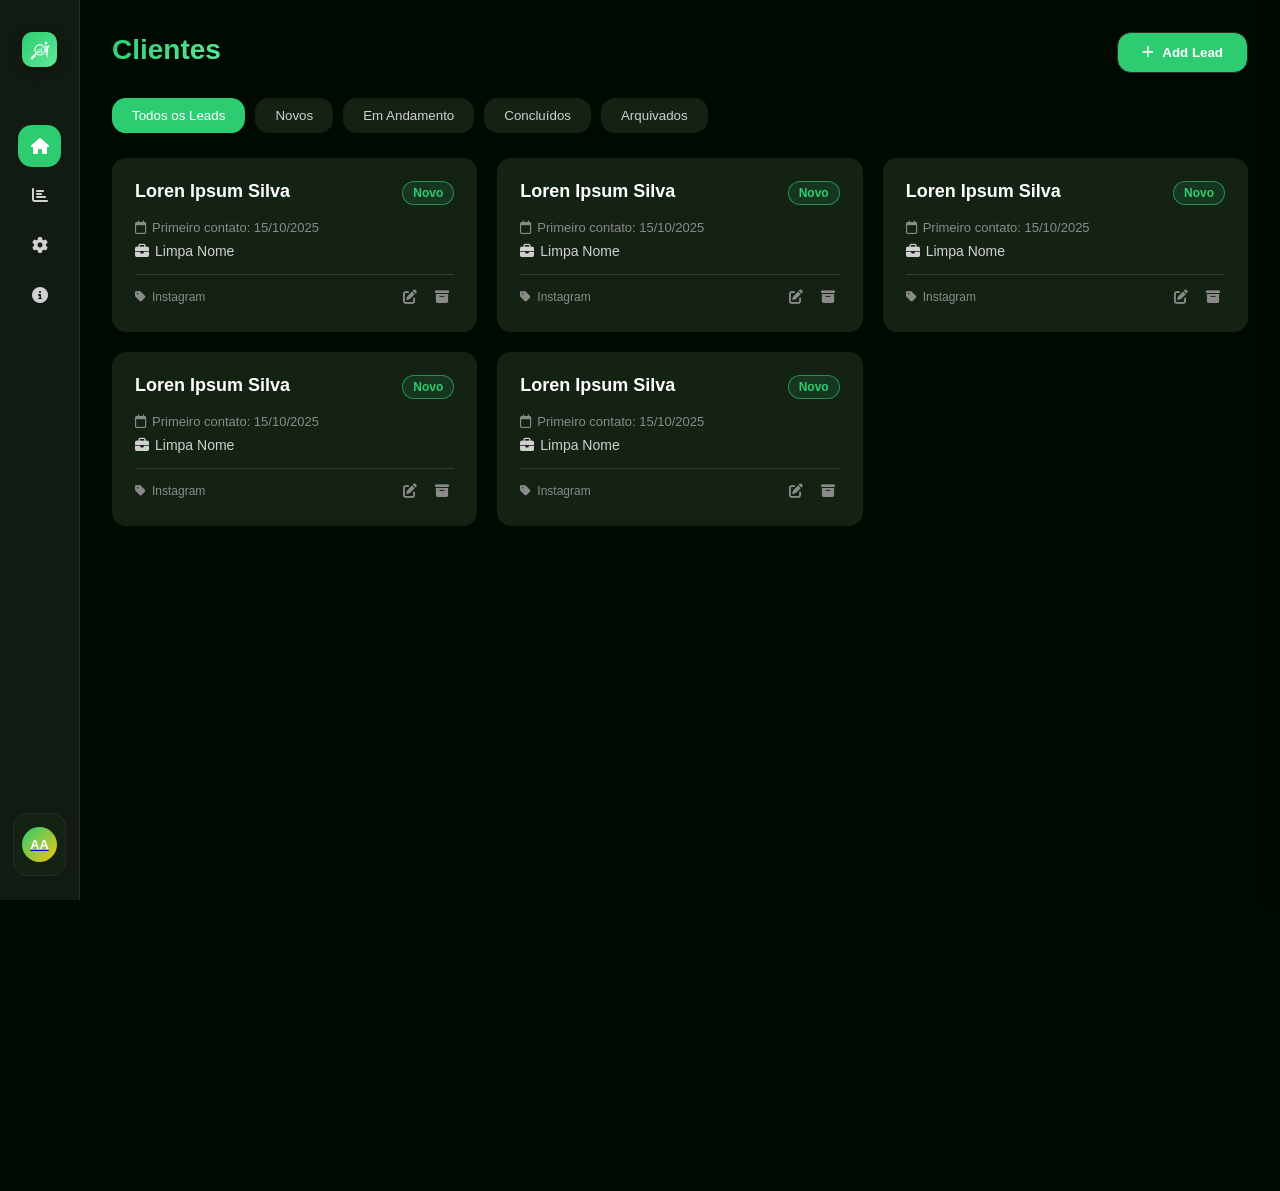
==== web/frontend/index.html @ 51bbed96 "version - Alpha 0.1" ====
<!DOCTYPE html>
<html lang="pt-BR">
    <head>
        <meta charset="UTF-8">
        <meta name="viewport" content="width=device-width, initial-scale=1.0">
        <meta http-equiv="refresh" content="0; url=pages/home.html">
        <title>ConsulTrack</title>
    </head>
    <body>
        <p>Se não redirecionar automaticamente, <a href="pages/home.html">clique aqui</a>.</p>
    </body>
</html>
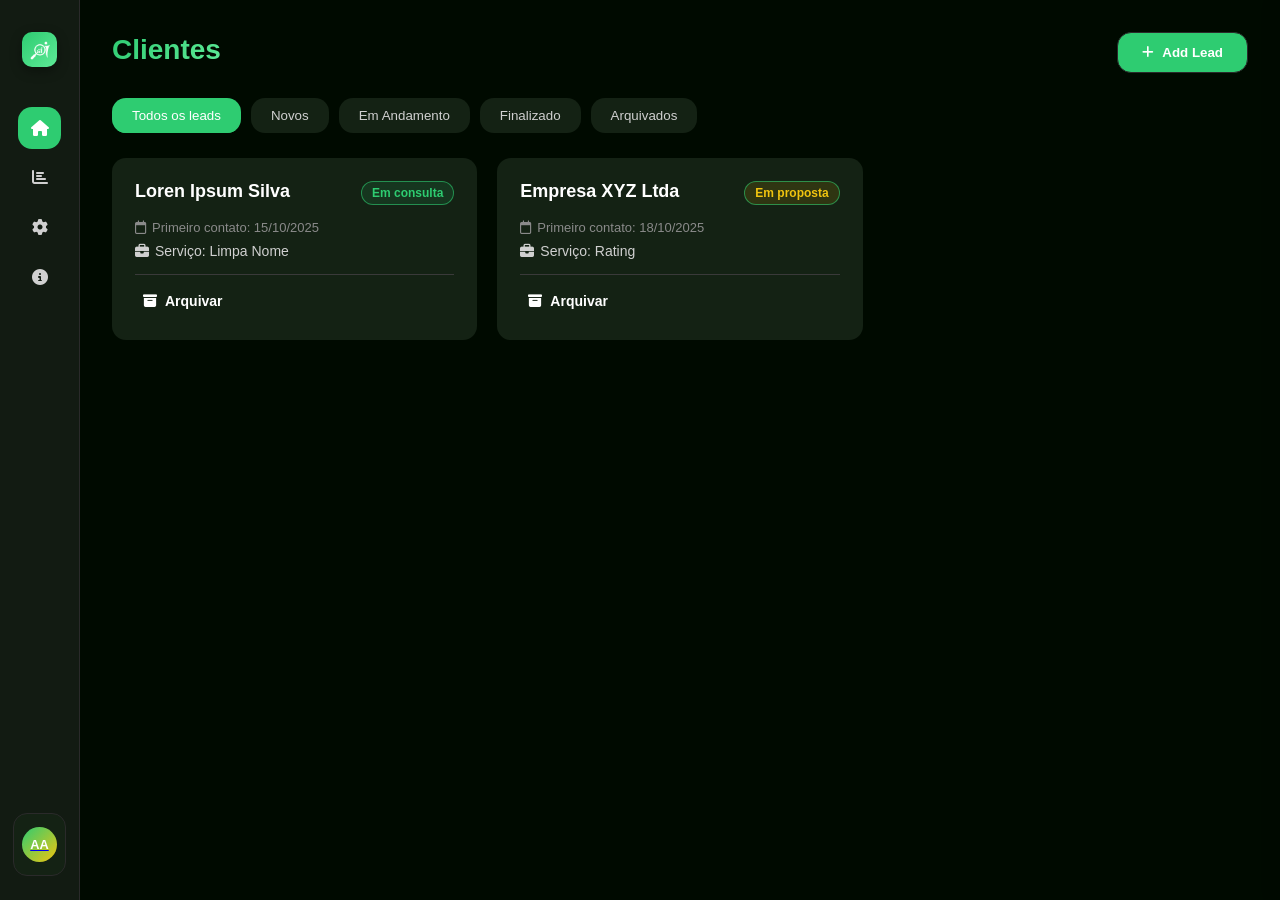
==== commit 8df8a852: "Updated 23.0-7.12.25" ====
--- a/web/frontend/index.html
+++ b/web/frontend/index.html
@@ -3,10 +3,10 @@
     <head>
         <meta charset="UTF-8">
         <meta name="viewport" content="width=device-width, initial-scale=1.0">
-        <meta http-equiv="refresh" content="0; url=pages/home.html">
+        <meta http-equiv="refresh" content="0; url=public/pages/home.html">
         <title>ConsulTrack</title>
     </head>
     <body>
-        <p>Se não redirecionar automaticamente, <a href="pages/home.html">clique aqui</a>.</p>
+        <p>Se não redirecionar automaticamente, <a href="public/pages/home.html">clique aqui</a>.</p>
     </body>
 </html>
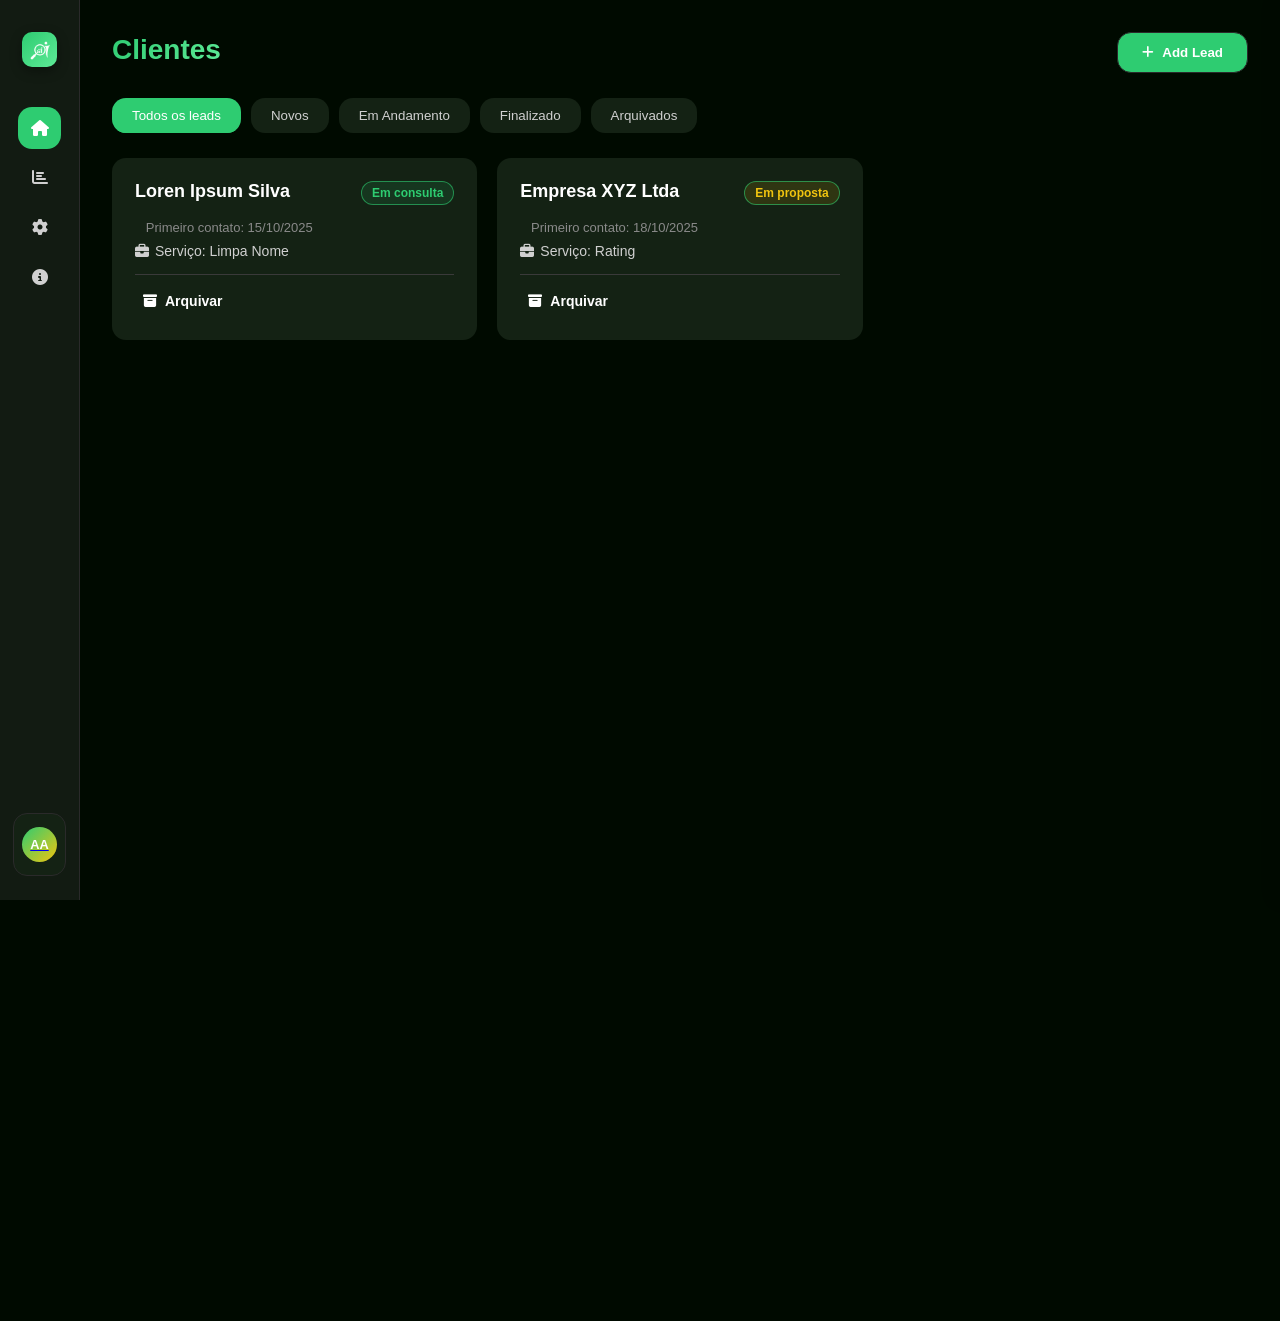
==== commit 91602bbc: "23.5-7.12.25" ====
--- a/web/frontend/index.html
+++ b/web/frontend/index.html
@@ -3,10 +3,10 @@
     <head>
         <meta charset="UTF-8">
         <meta name="viewport" content="width=device-width, initial-scale=1.0">
-        <meta http-equiv="refresh" content="0; url=public/pages/home.html">
+        <meta http-equiv="refresh" content="0; url=./public/pages/home.html">
         <title>ConsulTrack</title>
     </head>
     <body>
-        <p>Se não redirecionar automaticamente, <a href="public/pages/home.html">clique aqui</a>.</p>
+        <p>Se não redirecionar automaticamente, <a href="./public/pages/home.html">clique aqui</a>.</p>
     </body>
 </html>
